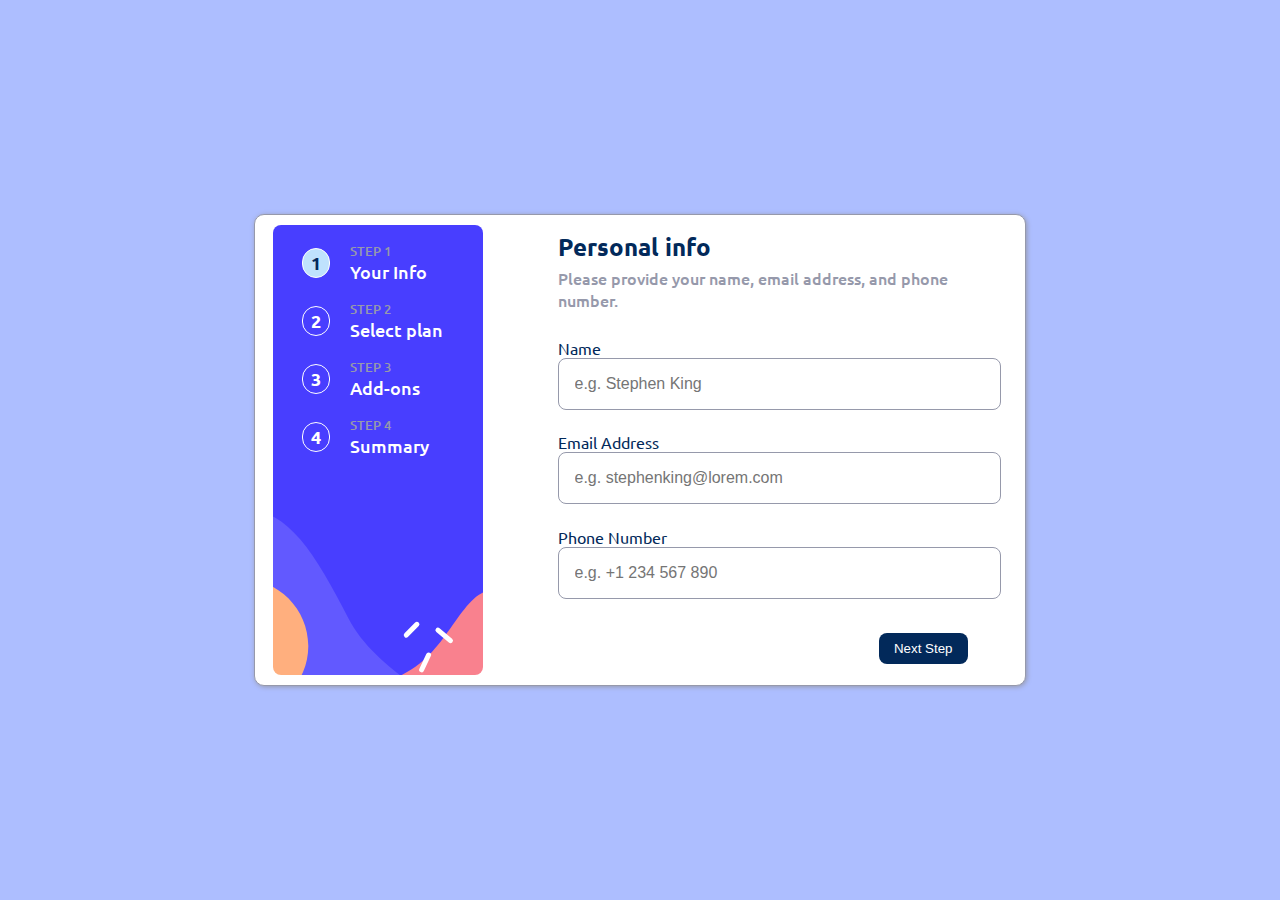
==== index.html @ f2d0875f "i don tire for git" ====
<!DOCTYPE html>
<html lang="en">
<head>
    <meta charset="UTF-8">
    <meta name="viewport" content="width=device-width, initial-scale=1.0">
    <title>page 1</title>
    <link rel="stylesheet" href="./style.css">
</head>
<body>

    <main>
        <div class="container">
            <div class="sidebar">
                <ul>
                    <li>
                        <span class="active1">1</span>
                        <p>STEP 1<br><span>Your Info</span></p>
                    </li>
                    <li>
                        <span>2</span>
                        <p>STEP 2<br><span>Select plan</span></p>
                    </li>
                    <li>
                        <span>3</span>
                        <p>STEP 3<br><span>Add-ons</span></p>
                    </li>
                    <li>
                        <span>4</span>
                        <p>STEP 4<br><span>Summary</span></p>
                    </li>
                </ul>
            </div>
            <aside>
                <div class="step-1 stp">
                    <div class="header top-section">
                        <h2 class="title">Personal info</h2>
                        <p class="des">Please provide your name, email address, and phone number.</p>
                    </div>
                    <form class="last-section">
                      <div class="box">
                        <div class="label">
                            <label for="name">Name</label>
                            <p class="error">This Field Is Required</p>
                        </div>
                        <input type="text" id="name" placeholder="e.g. Stephen King" required>
                      </div>
                      <div class="box">
                        <div class="label">
                            <label for="email">Email Address</label>
                            <p class="error">This Field Is Required</p>
                          </div>
                          <input type="email" id="Email" placeholder="e.g. stephenking@lorem.com" required>
                        </div>
                        <div class="box">
                          <div class="label">
                            <label for="phone">Phone Number</label>
                            <p class="error">This Field Is Required</p>
                          </div>
                          <input type="tel" id="Number" placeholder="e.g. +1 234 567 890">
                        </div>
                    </form>
                  </section>
                    <div class="btns btn">
                      <button class="prev-stp d-none" type="submit"></button>
                      <a href="./step2.html"><button class="next-stp" type="submit">Next Step</button>
                      </div></a>
                    </div>
            </aside>    
      </div>
      </main>
</body>
</html>
---- style.css ----
@import url("https://fonts.googleapis.com/css2?family=Ubuntu:wght@400;500;700&display=swap");

:root {
  --Marineblue: hsl(213, 96%, 18%);
  --Purplishblue: hsl(243, 100%, 62%);
  --Pastelblue: hsl(228, 100%, 84%);
  --Lightblue: hsl(206, 94%, 87%);
  --Strawberryred: hsl(354, 84%, 57%);
  --Coolgray: hsl(231, 11%, 63%);
  --Lightgray: hsl(229, 24%, 87%);
  --Magnolia: hsl(217, 100%, 97%);
  --Alabaster: hsl(231, 100%, 99%);
  --White: hsl(0, 0%, 100%);
  --para: 1rem;
  --family: "Ubuntu", "Sans-Serif";
  --fw-semi: 400;
  --fw-bold: 500;
  --fw-xbold: 700;
}

*,h3,p,a{
margin: 0;
padding: 0;
list-style: none;
text-decoration: none;
}
body{
    background-color: var(--Pastelblue);
}
body,ul{
box-sizing: border-box;
margin: 0;
padding: 0;
font-family: var(--family);
}
main{
width: 100%;
display: flex;
justify-content: center;
align-items: center;
height: 100vh;
background-color: var(--Pastelblue);
}
.container{
border: 1px solid var(--Coolgray);
background-color: var(--White);
width: 750px;
height: 450px;
padding: 10px;
justify-content: center;
align-items: center;
display: flex;
gap: 10%;
border-radius: 10px;
box-shadow: 1px 1px 5px var(--Coolgray);
}
/* Sidebar start */
.sidebar{
width: 28%;
height: 100%;
display: flex;
justify-content: center;
background-image: url(../assets/images/bg-sidebar-desktop.svg);
background-position: center;
border-radius: 8px;
}
.header{
    line-height: 100px;
}
ul{
   
    max-height: 250px;
    display: flex;
    flex-direction: column;
    justify-content: space-evenly;
    align-items: center;
    list-style: none;
    width: 80%;
    text-align: left;
}
li{
    
    height: 40px;
    display: flex;
    gap: 20px;
    align-items: center;
    width: 90%;
    font-size: 13px;
    font-weight: var(--bold);
    color: var(--Coolgray);
}
li > span{
    border: 1px solid var(--White);
    padding: 2px 8px;
    border-radius: 15px;   
    font-weight: 700;
}
li span{
    color: var(--White);
    font-size: 18px;
}
li p{
    font-weight: 500;
}
.active2,.active1{
    background-color: var(--Lightblue);
    color: var(--Marineblue);
}

/* Sidebar End */

/* Side content start */
aside{
    width: 60%;
    height: 100%;
    display: flex;
    flex-direction: column;
    justify-content: space-between;
}
section{
    
    height: 80%;
    display: flex;
    flex-direction: column;
    justify-content: space-between;
    background-color: var(--White);
    
}
.top-section{
    display: flex;
    flex-direction: column;
    justify-content: space-evenly;
    height: 20%;
    
}
   .top-section h3{
        font-size: 27px;
        color: var(--Marineblue);
    }
    .top-section p{
        color: var(--Coolgray);
    }
.last-section{
    height: 80%;
}
.btn{
    height: 15%;
}
a{
    color: white;
}
.prev-stp a{
    color: var(--Coolgray);
}
    /* Step 1 start */

.step-1{
  display: flex;
  height: 100%;
  flex-direction: column;
  justify-content: space-evenly;
}
.title, .des{
    color: var(--Marineblue);
    line-height: 35px;
}
.des{
    font-weight: 500;
    line-height: normal;
}
.step-1 form {
    display: flex;
    flex-direction: column;
    flex: 1;
    justify-content: space-evenly;
    
  }
  .label {
    color: var(--Marineblue);
    display: flex;
    align-items: center;
    justify-content: space-between;
    font-size: var(--para);
  }
  .step-1 form input {
      padding: 16px;
      color: var(--Marineblue);
      font-weight: 500;
      font-size: 16px;
      border-radius: 8px;
      border: 1px solid var(--Coolgray);
      width: 91%;
      cursor: pointer;
  }
  .step-1 form input:focus {
    outline-color: var(--Marineblue);
  }
  form input::placeholder {
    font-size: var(--para);
    font-family: inherit;
    
  }
  form .error {
    display: none;
    color: var(--Strawberryred);
    font-size: 13px;
    font-weight: 700;
    padding-right: 5px;
  }
  .btn{
    height: 12%;
    display: flex;
    justify-content: end;
    align-items: center;
    padding-right: 40px;
    cursor: pointer;
  }
  .next-stp, .prev-stp{
    border: none;
    padding: 8px 15px;
    border-radius: 8px;
    color: var(--White);
    background-color: var(--Marineblue);
    cursor: pointer;
  }

/* Step 1 Ends */


/* Step 2  start*/
.step-2{
display: flex;
flex-direction: column;
flex: 1;
justify-content: center;
height: auto;
}

.page2middle{
    display: flex;
    flex-direction: column;
    justify-content: center;
    width: 100%;
    height: 70%;
}
    .card{
        display: grid;
        grid-template-columns: 1fr 1fr 1fr;
        align-items: center;
        height: 60%;
        gap: 15px;
    }
    .plan-card{
        border: 1px solid;
        height: auto;
        display: flex;
        flex-direction: column;
        justify-content: space-evenly;
        padding-left: 15px;
        border: 1px solid var(--Coolgray);
        border-radius: 10px;
    }
    img{
        width: 40px;
        height: 60px;
    }
    .plan-info{
        height: 50%;
        display: flex;
        flex-direction: column;
        justify-content: end;
        color: var(--Marineblue);
        gap: 8px;
        padding-bottom: 5px;
        font-size: 20px;
    }
        .plan-info span{
            color: var(--Coolgray);
            font-family: 'Hanken Grotesk';
            font-size: var(--para);
        }
    .switcher{
        display: flex;
        justify-content: center;
        align-items: center;
        height: 20%;
        width: 100%;
        gap: 20px;
        background-color: var(--Alabaster);
    }
    .switcher p{
        color: var(--Marineblue);
        font-weight: 500;
    }
    .bxs-toggle-left{
        font-size: 50px;
    }

    .btns{
        display: flex;
        justify-content: space-between;
        padding-left: 20px;
    }
    .btns .prev-stp{
        color: var(--Coolgray);
        background-color: transparent;
        font-size: 18px;

    }
/* Step 3 */
.step-3{
display: none;
flex-direction: column;

}

/* Step 4 */
.step-4{
display: none;
}

/* Step 5 */
.step-5{
display: none;
}


/* Side content End */

 /* Media Query for Mobile Devices */
@media (max-width: 480px) {
body {

}
main{
    width: 100%;
    height: 100vh;
    align-items: normal;
}
.container{
    background-color: var(--Pastelblue);
    flex-direction: column;
    width: 100%;
    padding: 0;
    justify-content: flex-start;
    height: 690px;
    border: none;
}
.sidebar{
    top: 0;
    width: 100%;
    display: flex;
    flex-direction: row;
    height: 200px;
    position: relative;
    background-image: url(../assets/images/bg-sidebar-mobile.svg);
    background-size: cover;
    background-repeat: no-repeat;

}

.header{
    padding-left: 20px;
    padding-top: 10px;
}
ul{
    flex-direction: row;
    width: 60%;
    height: 60%;
}
li > span{
    padding: 10px 15px;
    border-radius: 50%;
}
li{
    align-items: center;
    justify-content: center;
}
li p{
    display: none;
}
.title, .des{
    line-height: 30px;
    font-size: 30px;
}
.des{
    font-size: 20px;
}
aside{
    position: absolute;
    width: 90%;
    height: 550px;
    top: 120px;
    background-color: var(--White);
    border-radius: 20px;
}
.stp{
    padding-left: 16px;
    padding-right: 10px;
    box-shadow: 1px 1px 5px var(--Coolgray);
    border-radius: 20px;
}
main{
    position: relative;
    width: 100%;
}
.btns{
    position: absolute;
    top: 107%;
    width: 90%;
}
.next-stp, .prev-stp{
    border: none;
    padding: 13px 18px;

}
/* Step 2 Media Quary */

.step-2{
    height: 60px;
    justify-content: space-evenly;
    gap: 1px;

}

.plan-card{
    display: flex;
    flex-direction: row;
    width: 85%;
    align-items: center;
    justify-content: flex-start;
    gap: 30px;
    height: 200px;
    padding: 10px 6px;
}
.card{
    display: flex;
    flex-direction: column;
    justify-content: space-evenly;
}
.plan-info{
    height: auto;
    display: flex;
    flex-direction: column;
    align-items: start;
    justify-content: center;
    gap: 0;
    font-size: 20px;
    }
    img{
        width: 70px;
        height: auto;
    }
    .switcher span{
        font-size: 40px;
        margin-top: 20px;
    }
    .switcher{
        height: 15%;
        margin-top: 30px;
    }
    
    .page2middle{
        height: 70%;
    }
    .last-section{
        gap: 5%;
    }
    .btns{
        
    }
}


/* Media Query for low resolution  Tablets, Ipads */
@media (min-width: 481px) and (max-width: 767px) {
body {
    background-color: yellow;
}
.container{
    width: 550px;
    justify-content: space-between;
    gap: 10px;
}
.sidebar{
    width: 40%;
}
.step-1 form input {
    width: 85%;
}

}

/* Media Query for Tablets Ipads portrait mode */
@media (min-width: 768px) and (max-width: 1024px){
body {
    background-color: white;
}
}

/* Media Query for Laptops and Desktops */
@media (min-width: 1025px) and (max-width: 1280px){
body {
    background-color: green;
}
}

/* Media Query for Large screens */
@media (min-width: 1281px) {
body {
    background-color: white;
}
}
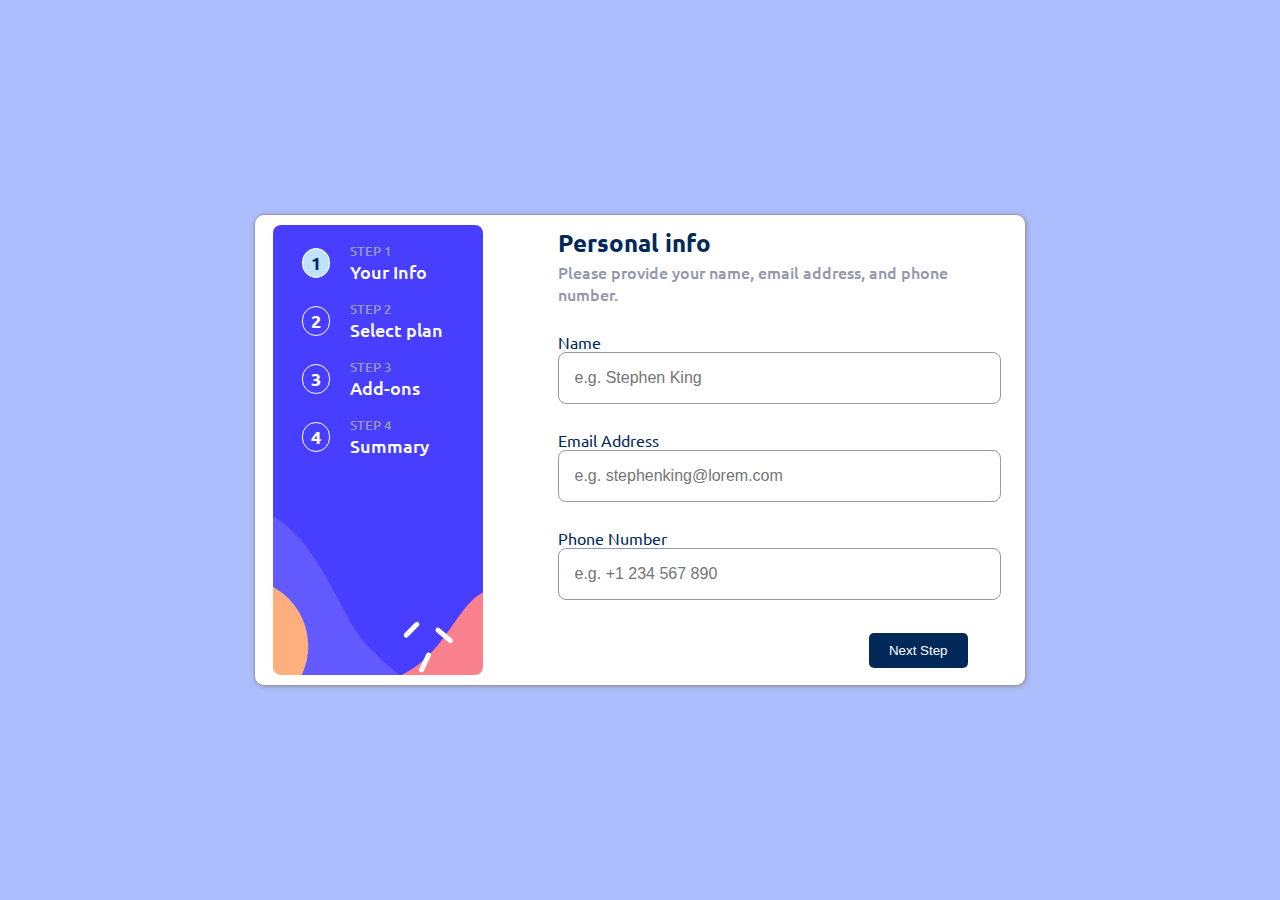
==== commit 0152cdb5: "Add some js to the 3 and last page" ====
--- a/index.html
+++ b/index.html
@@ -40,33 +40,34 @@
                       <div class="box">
                         <div class="label">
                             <label for="name">Name</label>
-                            <p class="error">This Field Is Required</p>
+                            <p class="error" id="nameError"></p>
                         </div>
                         <input type="text" id="name" placeholder="e.g. Stephen King" required>
                       </div>
                       <div class="box">
                         <div class="label">
                             <label for="email">Email Address</label>
-                            <p class="error">This Field Is Required</p>
+                            <p class="error" id="emailError"></p>
                           </div>
-                          <input type="email" id="Email" placeholder="e.g. stephenking@lorem.com" required>
+                          <input type="email" id="email" placeholder="e.g. stephenking@lorem.com" required>
                         </div>
                         <div class="box">
                           <div class="label">
                             <label for="phone">Phone Number</label>
-                            <p class="error">This Field Is Required</p>
+                            <p class="error" id="phoneError"></p>
                           </div>
-                          <input type="tel" id="Number" placeholder="e.g. +1 234 567 890">
+                          <input type="tel" id="number" placeholder="e.g. +1 234 567 890">
                         </div>
                     </form>
                   </section>
                     <div class="btns btn">
                       <button class="prev-stp d-none" type="submit"></button>
-                      <a href="./step2.html"><button class="next-stp" type="submit">Next Step</button>
+                      <a href="./step2.html" id="link"><button class="next-stp" id="next" type="submit">Next Step</button>
                       </div></a>
                     </div>
             </aside>    
       </div>
       </main>
+<script src="./JavaScript/index.js"></script>
 </body>
 </html>--- a/style.css
+++ b/style.css
@@ -171,7 +171,6 @@
 .step-1 form {
     display: flex;
     flex-direction: column;
-    flex: 1;
     justify-content: space-evenly;
     
   }
@@ -193,15 +192,17 @@
       cursor: pointer;
   }
   .step-1 form input:focus {
-    outline-color: var(--Marineblue);
-  }
+    outline-width: thin;
+  }
+  /* .step-1 form input :invalid {
+    outline-color: var(--Strawberryred);
+  } */
   form input::placeholder {
     font-size: var(--para);
     font-family: inherit;
-    
+ 
   }
   form .error {
-    display: none;
     color: var(--Strawberryred);
     font-size: 13px;
     font-weight: 700;
@@ -217,8 +218,8 @@
   }
   .next-stp, .prev-stp{
     border: none;
-    padding: 8px 15px;
-    border-radius: 8px;
+    padding: 10px 20px;
+    border-radius: 5px;
     color: var(--White);
     background-color: var(--Marineblue);
     cursor: pointer;
@@ -259,6 +260,10 @@
         padding-left: 15px;
         border: 1px solid var(--Coolgray);
         border-radius: 10px;
+        cursor: pointer;
+    }
+    .plan-card:hover{
+        border: 2px solid var(--Marineblue);
     }
     img{
         width: 40px;
@@ -274,10 +279,23 @@
         padding-bottom: 5px;
         font-size: 20px;
     }
-        .plan-info span{
+    .plan-text{
+        display: flex;
+        flex-direction: column;
+    }
+
+
+    #arcade, #advanced, #pro, .plan-priced-free{
+        font-family: var(--family);
+        color: var(--Marineblue);
+        font-size: 18px;
+        font-weight: 700;
+    }
+        .plan-info span,#arcPrice{
             color: var(--Coolgray);
             font-family: 'Hanken Grotesk';
-            font-size: var(--para);
+            font-size: 18px;
+            font-weight: 500;
         }
     .switcher{
         display: flex;
@@ -292,9 +310,50 @@
         color: var(--Marineblue);
         font-weight: 500;
     }
-    .bxs-toggle-left{
-        font-size: 50px;
-    }
+
+    .toggle-switch {
+        position: relative;
+        display: inline-block;
+        width: 45px;
+        height: 20px;
+      }
+      
+      .toggle-checkbox {
+        display: none;
+      }
+      
+      .toggle-label {
+        position: absolute;
+        top: 0;
+        left: 0;
+        right: 0;
+        bottom: 0;
+        background-color: var(--Marineblue);
+        border-radius: 34px;
+        cursor: pointer;
+        transition: background-color 0.3s;
+      }
+      
+      .toggle-label:before {
+        content: "";
+        position: absolute;
+        top: 2px;
+        left: 2px;
+        width: 15px;
+        height: 15px;
+        background-color: var(--White);
+        border-radius: 50%;
+        transition: transform 0.3s;
+      }
+      
+      .toggle-checkbox:checked + .toggle-label {
+        background-color: var(--Marineblue);
+      }
+      
+      .toggle-checkbox:checked + .toggle-label:before {
+        transform: translateX(26px);
+      }
+      
 
     .btns{
         display: flex;
@@ -305,7 +364,6 @@
         color: var(--Coolgray);
         background-color: transparent;
         font-size: 18px;
-
     }
 /* Step 3 */
 .step-3{
@@ -330,12 +388,13 @@
  /* Media Query for Mobile Devices */
 @media (max-width: 480px) {
 body {
-
+background-color: var(--White);
 }
 main{
     width: 100%;
     height: 100vh;
     align-items: normal;
+    background-color: var(--White);
 }
 .container{
     background-color: var(--Pastelblue);
@@ -343,7 +402,7 @@
     width: 100%;
     padding: 0;
     justify-content: flex-start;
-    height: 690px;
+    /* height: 690px; */
     border: none;
 }
 .sidebar{
@@ -380,7 +439,7 @@
     display: none;
 }
 .title, .des{
-    line-height: 30px;
+    line-height: 25px;
     font-size: 30px;
 }
 .des{
@@ -406,7 +465,7 @@
 }
 .btns{
     position: absolute;
-    top: 107%;
+    top: 85%;
     width: 90%;
 }
 .next-stp, .prev-stp{
@@ -414,12 +473,24 @@
     padding: 13px 18px;
 
 }
+.step-1 form {
+    display: flex;
+    flex-direction: column;
+    justify-content: space-evenly;
+    
+  }
+  .step-1{
+    display: flex;
+    height: 80%;
+    flex-direction: column;
+    justify-content: space-evenly;
+  }
 /* Step 2 Media Quary */
 
 .step-2{
     height: 60px;
     justify-content: space-evenly;
-    gap: 1px;
+    gap: 40px;
 
 }
 
@@ -437,14 +508,17 @@
     display: flex;
     flex-direction: column;
     justify-content: space-evenly;
-}
+    margin-bottom: 10px;
+    
+}
+
 .plan-info{
     height: auto;
     display: flex;
     flex-direction: column;
     align-items: start;
     justify-content: center;
-    gap: 0;
+    gap: 10px;
     font-size: 20px;
     }
     img{
@@ -466,17 +540,17 @@
     .last-section{
         gap: 5%;
     }
-    .btns{
+    /* .btns{
         
-    }
+    } */
 }
 
 
 /* Media Query for low resolution  Tablets, Ipads */
 @media (min-width: 481px) and (max-width: 767px) {
-body {
+/* body {
     background-color: yellow;
-}
+} */
 .container{
     width: 550px;
     justify-content: space-between;
